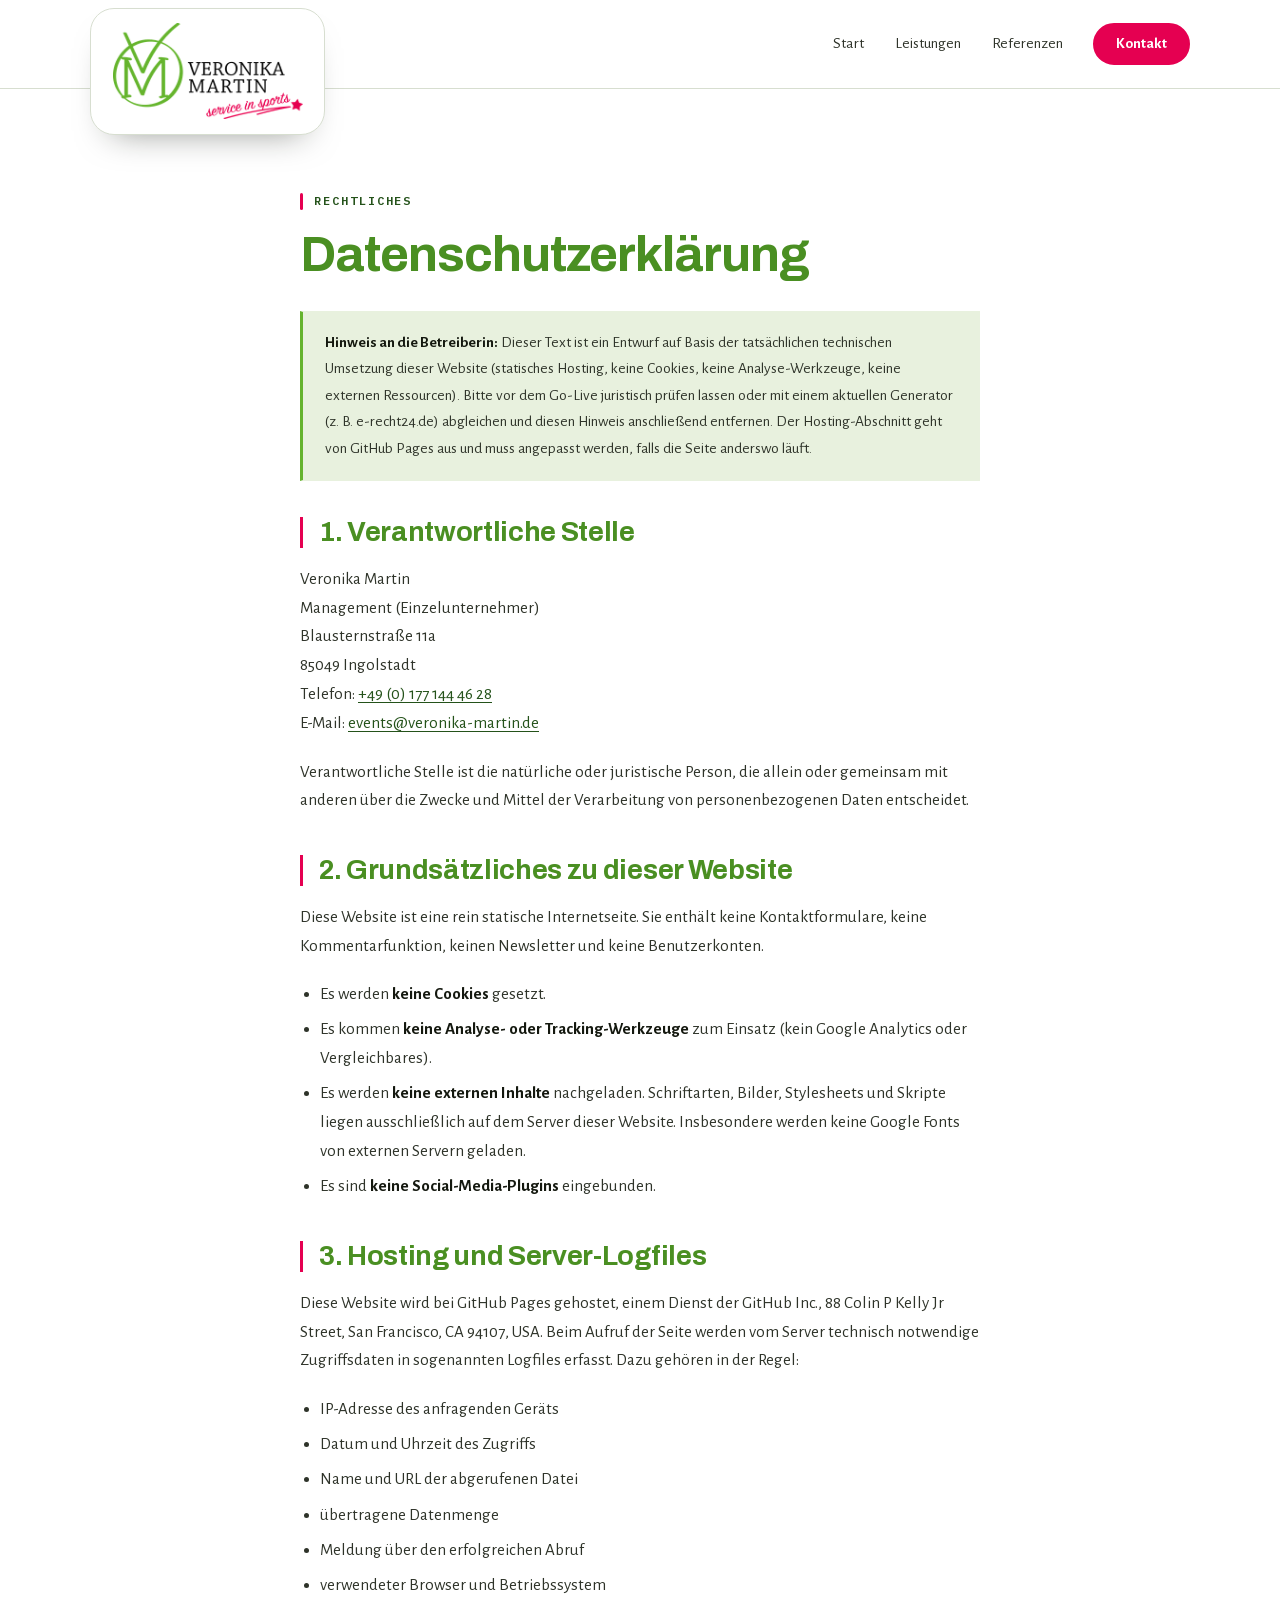
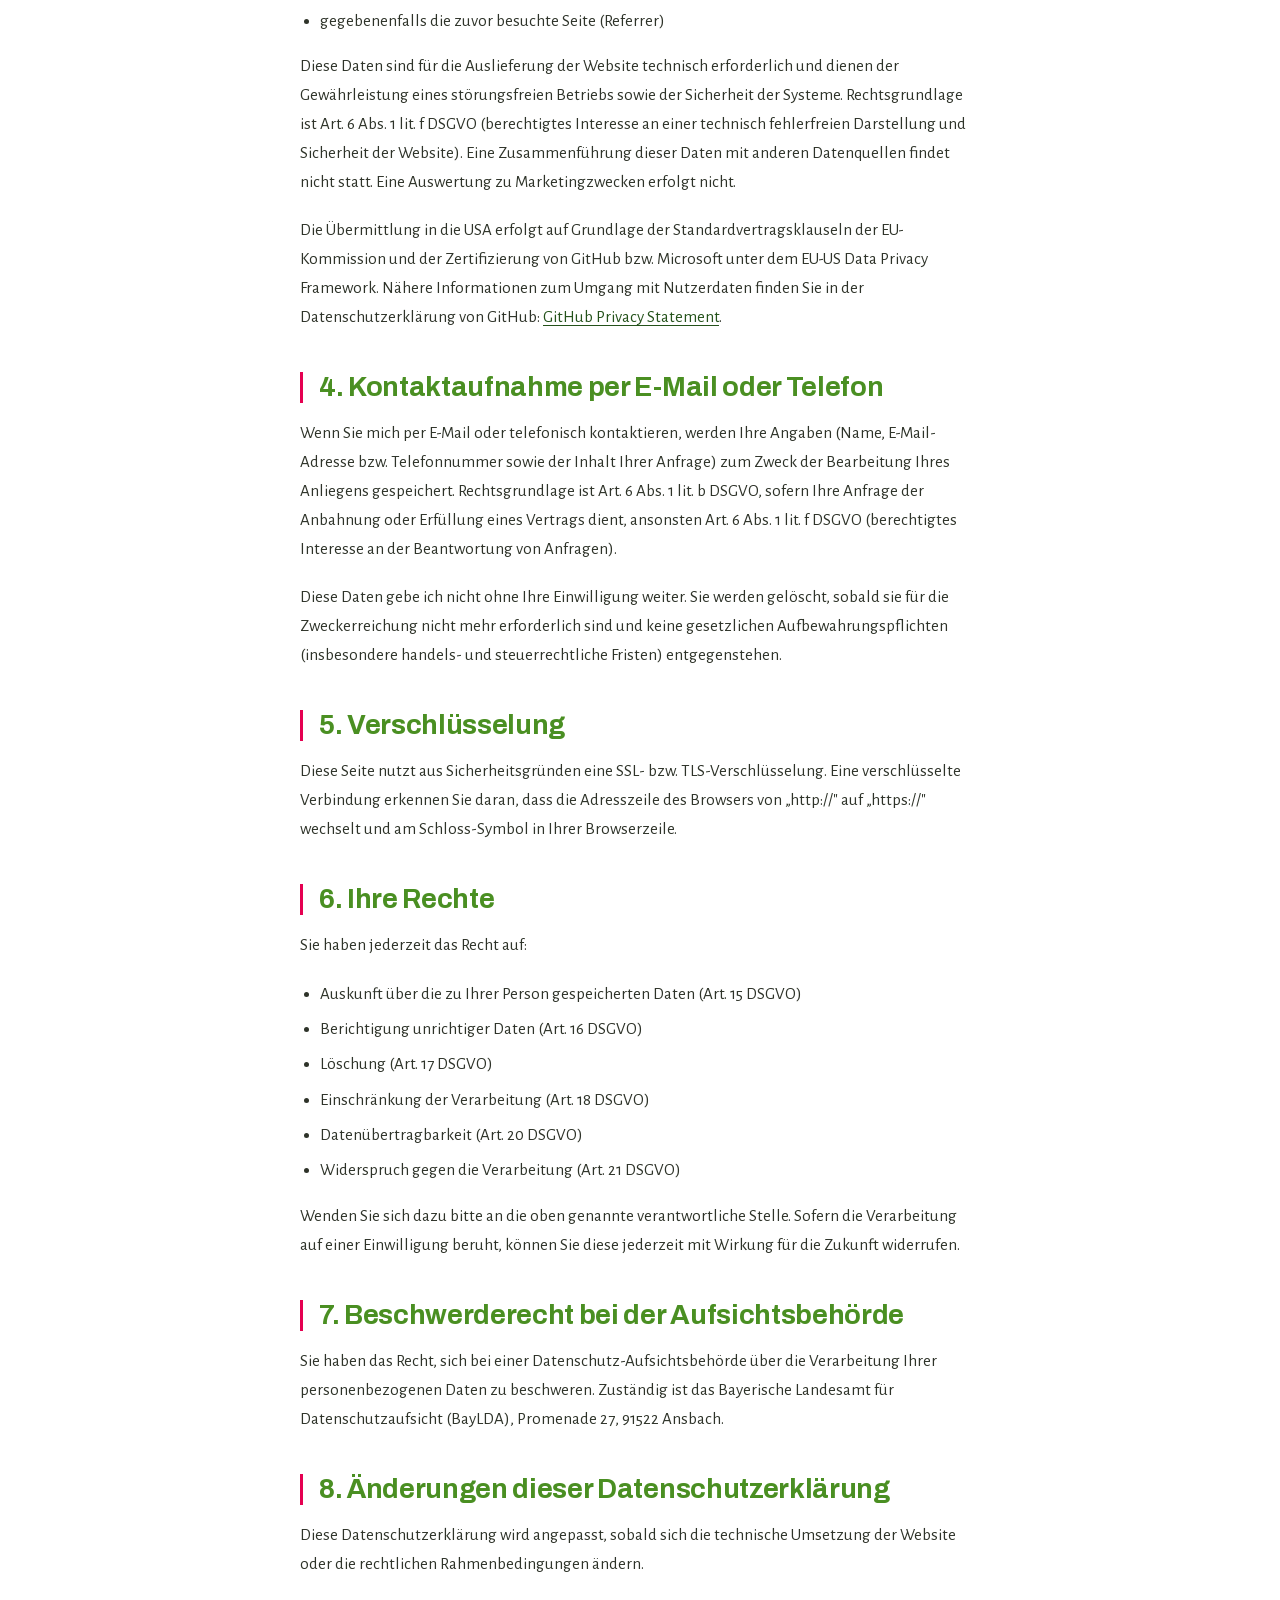
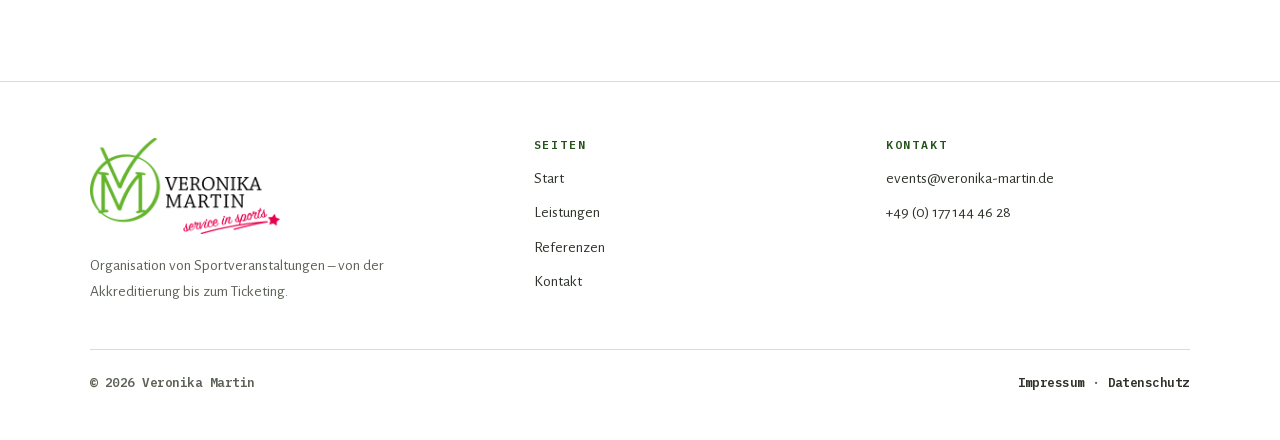
==== datenschutz.html @ 5dd61b8a "Erste Fassung der Website Veronika Martin – Sport Event Management" ====
<!DOCTYPE html>
<html lang="de">
<head>
<meta charset="utf-8">
<meta name="viewport" content="width=device-width, initial-scale=1">
<title>Datenschutzerklärung – Veronika Martin Sport Event Management</title>
<meta name="description" content="Datenschutzerklärung von Veronika Martin Sport Event Management: keine Cookies, keine Analyse-Werkzeuge, keine externen Schriften.">
<link rel="canonical" href="https://veronika-martin.de/datenschutz.html">
<meta name="robots" content="noindex, follow">
<meta property="og:type" content="website">
<meta property="og:locale" content="de_DE">
<meta property="og:site_name" content="Veronika Martin – Sport Event Management">
<meta property="og:title" content="Datenschutzerklärung – Veronika Martin Sport Event Management">
<meta property="og:url" content="https://veronika-martin.de/datenschutz.html">

<link rel="icon" href="assets/img/favicon-32.png" sizes="32x32" type="image/png">
<link rel="icon" href="assets/img/favicon-512.png" sizes="512x512" type="image/png">
<link rel="apple-touch-icon" href="assets/img/favicon-180.png">

<link rel="preload" as="font" type="font/woff2" href="assets/fonts/archivo-latin.woff2" crossorigin>
<link rel="preload" as="font" type="font/woff2" href="assets/fonts/ibm-plex-mono-600-latin.woff2" crossorigin>
<link rel="preload" as="font" type="font/woff2" href="assets/fonts/alegreya-sans-400-latin.woff2" crossorigin>
<link rel="stylesheet" href="assets/css/style.css">
<script src="assets/js/main.js" defer></script>
<script src="assets/js/inhalte.js" defer></script>
</head>
<body>

<a class="sprunglink" href="#inhalt">Zum Inhalt springen</a>

<header class="kopf">
  <div class="container kopf__innen">
    <a class="kopf__logo" href="index.html" aria-label="Veronika Martin, Sport Event Management – zur Startseite">
      <picture>
        <source type="image/webp" srcset="assets/img/logo-400.webp 400w, assets/img/logo-800.webp 800w" sizes="(max-width: 760px) 148px, 190px">
        <img src="assets/img/logo-400.png" srcset="assets/img/logo-400.png 400w, assets/img/logo-800.png 800w" sizes="(max-width: 760px) 148px, 190px" width="400" height="202" alt="">
      </picture>
    </a>

    <button class="nav-schalter" type="button" aria-expanded="false" aria-controls="hauptnavigation">
      <span class="nav-schalter__balken" aria-hidden="true"></span>Menü
    </button>

    <nav class="nav" id="hauptnavigation" aria-label="Hauptnavigation">
      <ul class="nav__liste">
        <li><a class="nav__link" href="index.html">Start</a></li>
        <li><a class="nav__link" href="leistungen.html">Leistungen</a></li>
        <li><a class="nav__link" href="referenzen.html">Referenzen</a></li>
      </ul>
      <a class="btn btn--cta btn--klein" href="kontakt.html">Kontakt</a>
    </nav>
  </div>
</header>

<main id="inhalt">

  <section class="sektion">
    <div class="container container--schmal rechtstext">
      <p class="label">Rechtliches</p>
      <h1>Datenschutzerklärung</h1>

      <div class="hinweisbox">
        <p><strong>Hinweis an die Betreiberin:</strong> Dieser Text ist ein Entwurf auf Basis der tatsächlichen technischen Umsetzung dieser Website (statisches Hosting, keine Cookies, keine Analyse-Werkzeuge, keine externen Ressourcen). Bitte vor dem Go-Live juristisch prüfen lassen oder mit einem aktuellen Generator (z. B. e-recht24.de) abgleichen und diesen Hinweis anschließend entfernen. Der Hosting-Abschnitt geht von GitHub Pages aus und muss angepasst werden, falls die Seite anderswo läuft.</p>
      </div>

      <h2>1. Verantwortliche Stelle</h2>
      <p>
        Veronika Martin<br>
        Management (Einzelunternehmer)<br>
        <span data-cms="allgemein.strasse">Blausternstraße 11a</span><br>
        <span data-cms="allgemein.plz">85049</span> <span data-cms="allgemein.ort">Ingolstadt</span><br>
        Telefon: <a href="tel:+491771444628" data-cms-link="tel:allgemein.telefon" data-cms="allgemein.telefon">+49 (0) 177 144 46 28</a><br>
        E-Mail: <a href="mailto:events@veronika-martin.de" data-cms-link="mailto:allgemein.email" data-cms="allgemein.email">events@veronika-martin.de</a>
      </p>
      <p>Verantwortliche Stelle ist die natürliche oder juristische Person, die allein oder gemeinsam mit anderen über die Zwecke und Mittel der Verarbeitung von personenbezogenen Daten entscheidet.</p>

      <h2>2. Grundsätzliches zu dieser Website</h2>
      <p>Diese Website ist eine rein statische Internetseite. Sie enthält keine Kontaktformulare, keine Kommentarfunktion, keinen Newsletter und keine Benutzerkonten.</p>
      <ul>
        <li>Es werden <strong>keine Cookies</strong> gesetzt.</li>
        <li>Es kommen <strong>keine Analyse- oder Tracking-Werkzeuge</strong> zum Einsatz (kein Google Analytics oder Vergleichbares).</li>
        <li>Es werden <strong>keine externen Inhalte</strong> nachgeladen. Schriftarten, Bilder, Stylesheets und Skripte liegen ausschließlich auf dem Server dieser Website. Insbesondere werden keine Google Fonts von externen Servern geladen.</li>
        <li>Es sind <strong>keine Social-Media-Plugins</strong> eingebunden.</li>
      </ul>

      <h2>3. Hosting und Server-Logfiles</h2>
      <p>Diese Website wird bei GitHub Pages gehostet, einem Dienst der GitHub Inc., 88 Colin P Kelly Jr Street, San Francisco, CA 94107, USA. Beim Aufruf der Seite werden vom Server technisch notwendige Zugriffsdaten in sogenannten Logfiles erfasst. Dazu gehören in der Regel:</p>
      <ul>
        <li>IP-Adresse des anfragenden Geräts</li>
        <li>Datum und Uhrzeit des Zugriffs</li>
        <li>Name und URL der abgerufenen Datei</li>
        <li>übertragene Datenmenge</li>
        <li>Meldung über den erfolgreichen Abruf</li>
        <li>verwendeter Browser und Betriebssystem</li>
        <li>gegebenenfalls die zuvor besuchte Seite (Referrer)</li>
      </ul>
      <p>Diese Daten sind für die Auslieferung der Website technisch erforderlich und dienen der Gewährleistung eines störungsfreien Betriebs sowie der Sicherheit der Systeme. Rechtsgrundlage ist Art. 6 Abs. 1 lit. f DSGVO (berechtigtes Interesse an einer technisch fehlerfreien Darstellung und Sicherheit der Website). Eine Zusammenführung dieser Daten mit anderen Datenquellen findet nicht statt. Eine Auswertung zu Marketingzwecken erfolgt nicht.</p>
      <p>Die Übermittlung in die USA erfolgt auf Grundlage der Standardvertragsklauseln der EU-Kommission und der Zertifizierung von GitHub bzw. Microsoft unter dem EU-US Data Privacy Framework. Nähere Informationen zum Umgang mit Nutzerdaten finden Sie in der Datenschutzerklärung von GitHub: <a href="https://docs.github.com/de/site-policy/privacy-policies/github-general-privacy-statement" rel="noopener noreferrer" target="_blank">GitHub Privacy Statement</a>.</p>

      <h2>4. Kontaktaufnahme per E-Mail oder Telefon</h2>
      <p>Wenn Sie mich per E-Mail oder telefonisch kontaktieren, werden Ihre Angaben (Name, E-Mail-Adresse bzw. Telefonnummer sowie der Inhalt Ihrer Anfrage) zum Zweck der Bearbeitung Ihres Anliegens gespeichert. Rechtsgrundlage ist Art. 6 Abs. 1 lit. b DSGVO, sofern Ihre Anfrage der Anbahnung oder Erfüllung eines Vertrags dient, ansonsten Art. 6 Abs. 1 lit. f DSGVO (berechtigtes Interesse an der Beantwortung von Anfragen).</p>
      <p>Diese Daten gebe ich nicht ohne Ihre Einwilligung weiter. Sie werden gelöscht, sobald sie für die Zweckerreichung nicht mehr erforderlich sind und keine gesetzlichen Aufbewahrungspflichten (insbesondere handels- und steuerrechtliche Fristen) entgegenstehen.</p>

      <h2>5. Verschlüsselung</h2>
      <p>Diese Seite nutzt aus Sicherheitsgründen eine SSL- bzw. TLS-Verschlüsselung. Eine verschlüsselte Verbindung erkennen Sie daran, dass die Adresszeile des Browsers von „http://" auf „https://" wechselt und am Schloss-Symbol in Ihrer Browserzeile.</p>

      <h2>6. Ihre Rechte</h2>
      <p>Sie haben jederzeit das Recht auf:</p>
      <ul>
        <li>Auskunft über die zu Ihrer Person gespeicherten Daten (Art. 15 DSGVO)</li>
        <li>Berichtigung unrichtiger Daten (Art. 16 DSGVO)</li>
        <li>Löschung (Art. 17 DSGVO)</li>
        <li>Einschränkung der Verarbeitung (Art. 18 DSGVO)</li>
        <li>Datenübertragbarkeit (Art. 20 DSGVO)</li>
        <li>Widerspruch gegen die Verarbeitung (Art. 21 DSGVO)</li>
      </ul>
      <p>Wenden Sie sich dazu bitte an die oben genannte verantwortliche Stelle. Sofern die Verarbeitung auf einer Einwilligung beruht, können Sie diese jederzeit mit Wirkung für die Zukunft widerrufen.</p>

      <h2>7. Beschwerderecht bei der Aufsichtsbehörde</h2>
      <p>Sie haben das Recht, sich bei einer Datenschutz-Aufsichtsbehörde über die Verarbeitung Ihrer personenbezogenen Daten zu beschweren. Zuständig ist das Bayerische Landesamt für Datenschutzaufsicht (BayLDA), Promenade 27, 91522 Ansbach.</p>

      <h2>8. Änderungen dieser Datenschutzerklärung</h2>
      <p>Diese Datenschutzerklärung wird angepasst, sobald sich die technische Umsetzung der Website oder die rechtlichen Rahmenbedingungen ändern.</p>
    </div>
  </section>

</main>

<footer class="fuss">
  <div class="container">
    <div class="fuss__raster">
      <div class="fuss__logo">
        <picture>
          <source type="image/webp" srcset="assets/img/logo-400.webp 400w, assets/img/logo-800.webp 800w" sizes="(max-width: 760px) 148px, 190px">
          <img src="assets/img/logo-400.png" srcset="assets/img/logo-400.png 400w, assets/img/logo-800.png 800w" sizes="(max-width: 760px) 148px, 190px" width="400" height="202" alt="Veronika Martin – service in sports" loading="lazy">
        </picture>
        <p data-cms="allgemein.fusszeileText">Organisation von Sportveranstaltungen – von der Akkreditierung bis zum Ticketing.</p>
      </div>

      <nav aria-labelledby="fuss-seiten">
        <h2 id="fuss-seiten">Seiten</h2>
        <ul>
          <li><a href="index.html">Start</a></li>
          <li><a href="leistungen.html">Leistungen</a></li>
          <li><a href="referenzen.html">Referenzen</a></li>
          <li><a href="kontakt.html">Kontakt</a></li>
        </ul>
      </nav>

      <div>
        <h2 id="fuss-kontakt">Kontakt</h2>
        <ul>
          <li><a href="mailto:events@veronika-martin.de" data-cms-link="mailto:allgemein.email" data-cms="allgemein.email">events@veronika-martin.de</a></li>
          <li><a href="tel:+491771444628" data-cms-link="tel:allgemein.telefon" data-cms="allgemein.telefon">+49 (0) 177 144 46 28</a></li>
        </ul>
      </div>
    </div>

    <div class="fuss__abschluss">
      <p>© 2026 Veronika Martin</p>
      <p><a href="impressum.html">Impressum</a> · <a href="datenschutz.html">Datenschutz</a></p>
    </div>
  </div>
</footer>

<nav class="aktionsleiste" aria-label="Schnellkontakt">
  <a class="btn btn--cta" href="mailto:events@veronika-martin.de" data-cms-link="mailto:allgemein.email">E-Mail</a>
  <a class="btn btn--linie" href="tel:+491771444628" data-cms-link="tel:allgemein.telefon">Anrufen</a>
</nav>

</body>
</html>
---- assets/css/style.css ----
/* ==========================================================================
   Veronika Martin – Sport Event Management
   Plain CSS, keine Frameworks.

   Gestaltungsidee: die Seite ist selbst ein Akkreditierungssystem.
   Nummerierte Bereiche, Zonenbalken und technische Codes in Monospace
   spiegeln das Handwerk der Auftraggeberin – Zugänge, Zonen, Ablaufpläne.

   Farben aus dem Logo: Grün #65B32E (Signal), Magenta #E50051 (nur CTAs)
   ========================================================================== */

/* --- Schriften (selbst gehostet, kein externes CDN) ----------------------
   Fließtext: Alegreya Sans 400/700 (entspricht der ursprünglichen Website).
   Headline: Archivo, Bold (700). Labels und Kennzahlen: IBM Plex Mono 600.
   Bewusst nur vier Schnitte, damit die Seite schlank lädt.
   -------------------------------------------------------------------------- */

@font-face {
  font-family: 'Alegreya Sans';
  font-style: normal;
  font-weight: 400;
  font-display: swap;
  src: url('../fonts/alegreya-sans-400-latin.woff2') format('woff2');
  unicode-range: U+0000-00FF, U+0131, U+0152-0153, U+02BB-02BC, U+02C6, U+02DA,
    U+02DC, U+0304, U+0308, U+0329, U+2000-206F, U+20AC, U+2122, U+2191, U+2193,
    U+2212, U+2215, U+FEFF, U+FFFD;
}
@font-face {
  font-family: 'Alegreya Sans';
  font-style: normal;
  font-weight: 400;
  font-display: swap;
  src: url('../fonts/alegreya-sans-400-latin-ext.woff2') format('woff2');
  unicode-range: U+0100-02BA, U+02BD-02C5, U+02C7-02CC, U+02CE-02D7, U+02DD-02FF,
    U+0304, U+0308, U+0329, U+1D00-1DBF, U+1E00-1E9F, U+1EF2-1EFF, U+2020,
    U+20A0-20AB, U+20AD-20C0, U+2113, U+2C60-2C7F, U+A720-A7FF;
}
@font-face {
  font-family: 'Alegreya Sans';
  font-style: normal;
  font-weight: 700;
  font-display: swap;
  src: url('../fonts/alegreya-sans-700-latin.woff2') format('woff2');
  unicode-range: U+0000-00FF, U+0131, U+0152-0153, U+02BB-02BC, U+02C6, U+02DA,
    U+02DC, U+0304, U+0308, U+0329, U+2000-206F, U+20AC, U+2122, U+2191, U+2193,
    U+2212, U+2215, U+FEFF, U+FFFD;
}
@font-face {
  font-family: 'Alegreya Sans';
  font-style: normal;
  font-weight: 700;
  font-display: swap;
  src: url('../fonts/alegreya-sans-700-latin-ext.woff2') format('woff2');
  unicode-range: U+0100-02BA, U+02BD-02C5, U+02C7-02CC, U+02CE-02D7, U+02DD-02FF,
    U+0304, U+0308, U+0329, U+1D00-1DBF, U+1E00-1E9F, U+1EF2-1EFF, U+2020,
    U+20A0-20AB, U+20AD-20C0, U+2113, U+2C60-2C7F, U+A720-A7FF;
}

@font-face {
  font-family: 'Archivo';
  font-style: normal;
  font-weight: 300 800;
  font-display: swap;
  src: url('../fonts/archivo-latin.woff2') format('woff2');
  unicode-range: U+0000-00FF, U+0131, U+0152-0153, U+02BB-02BC, U+02C6, U+02DA,
    U+02DC, U+0304, U+0308, U+0329, U+2000-206F, U+20AC, U+2122, U+2191, U+2193,
    U+2212, U+2215, U+FEFF, U+FFFD;
}
@font-face {
  font-family: 'Archivo';
  font-style: normal;
  font-weight: 300 800;
  font-display: swap;
  src: url('../fonts/archivo-latin-ext.woff2') format('woff2');
  unicode-range: U+0100-02BA, U+02BD-02C5, U+02C7-02CC, U+02CE-02D7, U+02DD-02FF,
    U+0304, U+0308, U+0329, U+1D00-1DBF, U+1E00-1E9F, U+1EF2-1EFF, U+2020,
    U+20A0-20AB, U+20AD-20C0, U+2113, U+2C60-2C7F, U+A720-A7FF;
}

@font-face {
  font-family: 'IBM Plex Mono';
  font-style: normal;
  font-weight: 600;
  font-display: swap;
  src: url('../fonts/ibm-plex-mono-600-latin.woff2') format('woff2');
  unicode-range: U+0000-00FF, U+0131, U+0152-0153, U+02BB-02BC, U+02C6, U+02DA,
    U+02DC, U+0304, U+0308, U+0329, U+2000-206F, U+20AC, U+2122, U+2191, U+2193,
    U+2212, U+2215, U+FEFF, U+FFFD;
}
@font-face {
  font-family: 'IBM Plex Mono';
  font-style: normal;
  font-weight: 600;
  font-display: swap;
  src: url('../fonts/ibm-plex-mono-600-latin-ext.woff2') format('woff2');
  unicode-range: U+0100-02BA, U+02BD-02C5, U+02C7-02CC, U+02CE-02D7, U+02DD-02FF,
    U+0304, U+0308, U+0329, U+1D00-1DBF, U+1E00-1E9F, U+1EF2-1EFF, U+2020,
    U+20A0-20AB, U+20AD-20C0, U+2113, U+2C60-2C7F, U+A720-A7FF;
}

/* --- Design-Token ------------------------------------------------------- */

:root {
  /* Grün als Familie, ausgehend vom Logo – reduziert auf zwei Stufen:
     kräftiges Akzentgrün und ein dunkles Grün für Text/Kontrast */
  --gruen: #65b32e;
  --gruen-dunkel: #24521a;
  --gruen-sanft: #e8f1de;
  /* Überschriften auf hellem Grund: Akzentgrün abgedunkelt, damit große
     Schrift den Mindestkontrast 3:1 erreicht (#65b32e schafft nur 2,4:1) */
  --gruen-titel: #4a8f22;

  /* Signalfarbe – ausschließlich für Handlungsaufforderungen.
     Hover-Zustand als eigene, dunklere Stufe: filter: brightness() würde
     auch die weiße Schrift abdunkeln und den Kontrast unter 4,5:1 drücken. */
  --magenta: #e50051;
  --magenta-dunkel: #c30045;
  /* Nur für Schrift direkt auf dem Hero-Bild: eine Stufe tiefer, damit der
     Kontrast auch über dunklen Bildstellen trägt */
  --magenta-tief: #a3013c;

  /* Neutrale mit Grünstich */
  --tinte: #14180f;
  --text: #2e3329;
  --text-leise: #5c6356;
  --weiss: #ffffff;
  --papier: #f2f5ee;
  --linie: #d7ded0;

  /* Auf dunklem Grund (Schrift selbst: --weiss) */
  --auf-dunkel-leise: rgba(255, 255, 255, 0.72);
  --auf-dunkel-linie: rgba(255, 255, 255, 0.4);

  /* Typografie */
  --headline: 'Archivo', sans-serif;
  --sans: 'Alegreya Sans', sans-serif;
  --mono: 'IBM Plex Mono', monospace;

  /* Maße */
  --breite: 1180px;
  --rand: clamp(1.25rem, 4vw, 2.5rem);
  --schmal: 760px;
  /* Rundungen: ein Ausweis ist laminiert und hat weiche Ecken –
     dieselbe Sprache trägt jetzt die ganze Seite. */
  --r-klein: 10px;
  --r: 16px;
  --r-gross: 24px;
  --r-voll: 999px;
  --balken: 3px; /* Breite des Zonenbalkens */
  --kopf-hoehe: 88px;
  --sektion: clamp(4rem, 8vw, 7rem);

  /* Der Stern aus dem Logo – bleibt als Aufzählungszeichen erhalten */
  --stern-magenta: url("data:image/svg+xml,%3Csvg xmlns='http://www.w3.org/2000/svg' viewBox='0 0 24 24'%3E%3Cpath fill='%23e50051' d='M12 1.5l3.1 7.1 7.7.7-5.8 5.1 1.7 7.6L12 18l-6.7 4 1.7-7.6-5.8-5.1 7.7-.7z'/%3E%3C/svg%3E");
  --stern-gruen: url("data:image/svg+xml,%3Csvg xmlns='http://www.w3.org/2000/svg' viewBox='0 0 24 24'%3E%3Cpath fill='%2365b32e' d='M12 1.5l3.1 7.1 7.7.7-5.8 5.1 1.7 7.6L12 18l-6.7 4 1.7-7.6-5.8-5.1 7.7-.7z'/%3E%3C/svg%3E");
}

/* --- Grundlagen --------------------------------------------------------- */

*,
*::before,
*::after {
  box-sizing: border-box;
}

html {
  scroll-behavior: smooth;
  scroll-padding-top: calc(var(--kopf-hoehe) + 1rem);
  -webkit-text-size-adjust: 100%;
}

body {
  margin: 0;
  background: var(--weiss);
  color: var(--text);
  font-family: var(--sans);
  font-size: 1.0625rem;
  line-height: 1.7;
  -webkit-font-smoothing: antialiased;
  overflow-wrap: break-word;
}

img {
  max-width: 100%;
  height: auto;
  display: block;
}

a {
  color: var(--gruen-dunkel);
  text-decoration-thickness: 1px;
  text-underline-offset: 0.18em;
}

h1,
h2,
h3,
h4 {
  font-family: var(--headline);
  font-weight: 700;
  color: var(--gruen-titel);
  line-height: 1.14;
  letter-spacing: -0.012em;
  margin: 0 0 0.6em;
  text-wrap: balance;
  /* Lange deutsche Komposita sollen sauber getrennt statt hart
     umgebrochen werden. */
  -webkit-hyphens: auto;
  hyphens: auto;
}

h1 {
  font-size: clamp(1.9rem, 1.2rem + 3.2vw, 3.1rem);
  line-height: 1.04;
  letter-spacing: -0.02em;
}

h2 {
  font-size: clamp(1.5rem, 1.15rem + 1.8vw, 2.15rem);
}

h3 {
  font-size: clamp(1.1rem, 1rem + 0.55vw, 1.3rem);
}

p {
  margin: 0 0 1.15em;
}

p:last-child {
  margin-bottom: 0;
}

strong {
  font-weight: 700;
  color: var(--tinte);
}

:focus-visible {
  outline: 3px solid var(--magenta);
  outline-offset: 3px;
  border-radius: var(--r-klein);
}

/* --- Hilfsklassen ------------------------------------------------------- */

.container {
  width: 100%;
  max-width: var(--breite);
  margin-inline: auto;
  padding-inline: var(--rand);
}

.container--schmal {
  max-width: var(--schmal);
}

.sektion {
  padding-block: var(--sektion);
}

.sektion--sand {
  background: var(--papier);
  border-block: 1px solid var(--linie);
}

.sprunglink {
  position: absolute;
  left: 1rem;
  top: -100%;
  z-index: 200;
  background: var(--magenta);
  color: var(--weiss);
  padding: 0.75rem 1.25rem;
  border-radius: var(--r-voll);
  font-weight: 700;
  text-decoration: none;
  transition: top 0.15s ease;
}

.sprunglink:focus,
.sprunglink:hover {
  top: 1rem;
  color: var(--weiss);
}

.abstand-oben {
  margin-top: clamp(2.5rem, 5vw, 3.5rem);
}

/* --- Sektionsmarke: Zonenbalken -------------------------------- */
/* Das Signatur-Element: jede Sektion trägt eine Marke wie der Farbstreifen
   auf einem Akkreditierungsausweis. */

.label {
  display: flex;
  align-items: center;
  gap: 0.7rem;
  font-family: var(--mono);
  font-size: 0.75rem;
  font-weight: 600;
  letter-spacing: 0.16em;
  text-transform: uppercase;
  color: var(--gruen-dunkel);
  margin: 0 0 1.1rem;
}

.label::before {
  content: '';
  width: var(--balken);
  height: 1.35em;
  flex: none;
  border-radius: var(--r-voll);
  background: var(--magenta);
}

.label--mitte {
  justify-content: center;
}

/* --- Buttons ------------------------------------------------------------ */

.btn {
  display: inline-flex;
  align-items: center;
  justify-content: center;
  gap: 0.5rem;
  font-family: var(--sans);
  font-size: 1rem;
  font-weight: 700;
  line-height: 1.2;
  padding: 0.9rem 1.75rem;
  border-radius: var(--r-voll);
  border: 2px solid transparent;
  text-decoration: none;
  cursor: pointer;
  transition: background-color 0.15s ease, color 0.15s ease,
    border-color 0.15s ease, transform 0.15s ease;
}

.btn:hover {
  transform: translateY(-1px);
}

.btn--cta {
  background: var(--magenta);
  border-color: var(--magenta);
  color: var(--weiss);
}

.btn--cta:hover {
  background: var(--magenta-dunkel);
  border-color: var(--magenta-dunkel);
  /* explizit, sonst gewinnt die allgemeine a:hover-Farbe */
  color: var(--weiss);
}

.btn--linie {
  background: transparent;
  border-color: var(--gruen-dunkel);
  color: var(--gruen-dunkel);
}

.btn--linie:hover {
  background: var(--gruen-sanft);
  color: var(--gruen-dunkel);
}

.btn--klein {
  padding: 0.62rem 1.3rem;
  font-size: 0.95rem;
}

.pfeil-link {
  display: inline-flex;
  align-items: center;
  gap: 0.45rem;
  font-family: var(--mono);
  font-size: 0.8125rem;
  font-weight: 600;
  letter-spacing: 0.06em;
  text-transform: uppercase;
  color: var(--gruen-dunkel);
  text-decoration: none;
}

.pfeil-link::after {
  content: '→';
  transition: transform 0.15s ease;
}

.pfeil-link:hover {
  color: var(--magenta);
  text-decoration: underline;
  text-underline-offset: 0.3em;
}

.pfeil-link:hover::after {
  transform: translateX(3px);
}

/* --- Kopfbereich -------------------------------------------------------- */

.kopf {
  position: sticky;
  top: 0;
  z-index: 100;
  background: rgba(255, 255, 255, 0.96);
  backdrop-filter: saturate(1.4) blur(6px);
  border-bottom: 1px solid var(--linie);
  transition: box-shadow 0.2s ease;
}

.kopf.ist-gescrollt {
  box-shadow: 0 4px 20px rgba(20, 24, 15, 0.08);
}

.kopf__innen {
  position: relative;
  display: flex;
  align-items: center;
  justify-content: flex-end;
  gap: 1rem;
  min-height: var(--kopf-hoehe);
}

/* Das Logo sitzt auf einem eigenen Schild, das unten über die Leiste
   hinausragt – wie ein Ausweis, der an der Kante eingehängt ist. So wirkt
   der Schriftzug "service in sports" nicht abgeschnitten und bleibt lesbar. */
.kopf__logo {
  position: absolute;
  top: 0.5rem;
  left: var(--rand);
  /* über dem aufgeklappten Menü (.nav, z-index 4), sonst verdeckt dessen
     weiße Fläche den Schatten des Schilds */
  z-index: 5;
  background: var(--weiss);
  padding: 0.9rem 1.35rem;
  border: 1px solid var(--linie);
  border-radius: var(--r-gross);
  box-shadow: 0 18px 34px -22px rgba(20, 24, 15, 0.5);
}

.kopf__logo img {
  width: clamp(148px, 17vw, 190px);
}

.nav {
  display: flex;
  align-items: center;
  gap: clamp(1.1rem, 2.4vw, 2.1rem);
}

.nav__liste {
  display: flex;
  align-items: center;
  gap: clamp(1.1rem, 2.4vw, 2.1rem);
  list-style: none;
  margin: 0;
  padding: 0;
}

.nav__link {
  position: relative;
  font-size: 0.98rem;
  color: var(--text);
  text-decoration: none;
  padding-block: 0.4rem;
}

.nav__link::after {
  content: '';
  position: absolute;
  left: 0;
  right: 0;
  bottom: 0;
  height: var(--balken);
  border-radius: var(--r-voll);
  background: var(--magenta);
  transform: scaleX(0);
  transform-origin: left;
  transition: transform 0.18s ease;
}

.nav__link:hover {
  color: var(--tinte);
}

.nav__link:hover::after,
.nav__link[aria-current='page']::after {
  transform: scaleX(1);
}

.nav__link[aria-current='page'] {
  color: var(--tinte);
}

.nav-schalter {
  display: none;
  align-items: center;
  gap: 0.55rem;
  background: transparent;
  border: 1px solid var(--linie);
  border-radius: var(--r-voll);
  padding: 0.6rem 1rem;
  font-family: var(--mono);
  font-size: 0.8125rem;
  font-weight: 600;
  letter-spacing: 0.1em;
  text-transform: uppercase;
  color: var(--tinte);
  cursor: pointer;
}

.nav-schalter__balken {
  position: relative;
  display: block;
  width: 18px;
  height: 2px;
  background: var(--tinte);
}

.nav-schalter__balken::before,
.nav-schalter__balken::after {
  content: '';
  position: absolute;
  left: 0;
  width: 18px;
  height: 2px;
  background: var(--tinte);
}

.nav-schalter__balken::before {
  top: -6px;
}

.nav-schalter__balken::after {
  top: 6px;
}

/* --- Hero --------------------------------------------------------------- */

.hero {
  display: flex;
  align-items: center;
  min-height: clamp(460px, 58vh, 660px);
  padding-block: clamp(4.5rem, 9vw, 7rem) clamp(3rem, 6vw, 5rem);
  border-bottom: var(--balken) solid var(--magenta);

  /* Die Ausweissammlung liegt als Hintergrund unter dem gesamten Hero. Der
     Schleier ist links dicht (dort steht der Text) und gibt das Bild nach
     rechts hin frei, wo keine Schrift mehr darüberliegt. */
  background-color: var(--papier);
  background-position: center;
  background-size: cover;
  background-repeat: no-repeat;
  background-image: linear-gradient(
      100deg,
      rgba(242, 245, 238, 0.96) 0%,
      rgba(242, 245, 238, 0.95) 50%,
      rgba(242, 245, 238, 0.92) 60%,
      rgba(242, 245, 238, 0.45) 70%,
      rgba(242, 245, 238, 0.1) 88%
    ),
    url('../img/akkreditierungsausweise-1600.jpg');
  background-image: linear-gradient(
      100deg,
      rgba(242, 245, 238, 0.96) 0%,
      rgba(242, 245, 238, 0.95) 50%,
      rgba(242, 245, 238, 0.92) 60%,
      rgba(242, 245, 238, 0.45) 70%,
      rgba(242, 245, 238, 0.1) 88%
    ),
    image-set(
      url('../img/akkreditierungsausweise-1600.webp') type('image/webp'),
      url('../img/akkreditierungsausweise-1600.jpg') type('image/jpeg')
    );
}

.hero > .container {
  width: 100%;
}

.hero__kopf {
  display: flex;
  flex-direction: column;
  align-items: flex-start;
  width: 50%;
}

.hero__motto {
  margin-bottom: 0.3em;
}

.hero__unterzeile {
  font-family: var(--sans);
  font-size: clamp(1.15rem, 1rem + 0.7vw, 1.45rem);
  color: var(--magenta-tief);
  margin-bottom: 1.5rem;
}

.hero__text {
  font-size: 1.07rem;
  max-width: 52ch;
  margin-bottom: 1.75rem;
}

.hero__aktionen {
  display: flex;
  flex-wrap: wrap;
  gap: 0.85rem;
  align-items: center;
}

/* Bildrahmen mit Ausweis-Anmutung: Zonenbalken oben, feine Kante */
.ueber__bild {
  position: relative;
}

.ueber__bild img {
  width: 100%;
  border: 1px solid var(--gruen);
  border-radius: var(--r-gross);
  box-shadow: 0 18px 40px -22px rgba(20, 24, 15, 0.5);
}

/* --- Vertrauensleiste --------------------------------------------------- */

.fakten {
  background: var(--weiss);
  border-bottom: 1px solid var(--linie);
}

.fakten__liste {
  display: grid;
  grid-template-columns: repeat(4, 1fr);
  list-style: none;
  margin: 0;
  padding: 0;
}

.fakten__eintrag {
  padding: clamp(1.6rem, 3vw, 2.4rem) clamp(1.25rem, 2.5vw, 2rem);
  border-left: 1px solid var(--linie);
}

.fakten__eintrag:first-child {
  border-left: 0;
  padding-left: 0;
}

.fakten__zahl {
  display: block;
  font-family: var(--mono);
  font-size: clamp(1.4rem, 1.1rem + 1.1vw, 1.9rem);
  font-weight: 600;
  color: var(--gruen-dunkel);
  letter-spacing: -0.02em;
  line-height: 1.1;
}

.fakten__text {
  display: block;
  font-size: 0.95rem;
  color: var(--text-leise);
  margin-top: 0.4rem;
}

/* --- Sektionskopf ------------------------------------------------------- */

.sektionskopf {
  max-width: 62ch;
  margin-bottom: clamp(2rem, 4vw, 3rem);
}

.sektionskopf--mitte {
  margin-inline: auto;
  text-align: center;
}

.sektionskopf p {
  color: var(--text-leise);
  font-size: 1.05rem;
}

/* --- Leistungs-Karten (Start- und Kontaktseite) ------------------------- */

.karten {
  display: grid;
  grid-template-columns: repeat(2, 1fr);
  gap: clamp(1rem, 2vw, 1.5rem);
}

.karte {
  position: relative;
  display: flex;
  flex-direction: column;
  padding: 1.5rem 0 0;
}

/* Statt eines Kastens trägt jede Leistung nur ihren Zonenbalken. */
.karte::before {
  content: '';
  position: absolute;
  top: 0;
  left: 0;
  width: 100%;
  height: var(--balken);
  border-radius: var(--r-voll);
  background: var(--gruen);
  transition: background-color 0.18s ease;
}

.karte:hover::before {
  background: var(--magenta);
}

/* Zonennummer wie eine Bereichskennung auf dem Ausweis */
.karte__nr {
  font-family: var(--mono);
  font-size: 0.75rem;
  font-weight: 600;
  letter-spacing: 0.14em;
  color: var(--magenta);
  margin-bottom: 0.75rem;
}

.karte h3 {
  margin-bottom: 0.5rem;
}

.karte p {
  font-size: 1rem;
  margin-bottom: 1.35rem;
}

.karte .pfeil-link {
  margin-top: auto;
  align-self: flex-start;
}

.karte--hervor::before {
  background: var(--magenta);
  height: 5px;
}

.abzeichen {
  display: inline-flex;
  align-items: center;
  gap: 0.4rem;
  align-self: flex-start;
  /* Bewusst ohne Fläche und Pillenform: ein gefülltes Magenta-Pill sähe aus
     wie ein CTA-Button, ist aber nicht klickbar. */
  color: var(--magenta-dunkel);
  font-family: var(--mono);
  font-size: 0.72rem;
  font-weight: 600;
  letter-spacing: 0.12em;
  text-transform: uppercase;
  margin-bottom: 0.9rem;
}

.abzeichen::before {
  content: '';
  width: 0.7rem;
  height: 0.7rem;
  background: var(--stern-magenta) center / contain no-repeat;
}

/* --- Leistungsseite: Detailblöcke --------------------------------------- */

.sprungnav {
  display: flex;
  flex-wrap: wrap;
  gap: 0.5rem;
  list-style: none;
  margin: 0 0 clamp(2.5rem, 5vw, 3.5rem);
  padding: 0;
}

.sprungnav a {
  display: inline-block;
  padding: 0.5rem 1rem;
  border: 1px solid var(--linie);
  border-radius: var(--r-voll);
  background: var(--weiss);
  font-family: var(--mono);
  font-size: 0.78rem;
  font-weight: 600;
  letter-spacing: 0.08em;
  text-transform: uppercase;
  color: var(--text);
  text-decoration: none;
}

.sprungnav a:hover {
  border-color: var(--gruen);
  background: var(--gruen-sanft);
  color: var(--gruen-dunkel);
}

.leistung {
  scroll-margin-top: calc(var(--kopf-hoehe) + 1.5rem);
}

.leistung + .leistung {
  margin-top: clamp(2.5rem, 5vw, 4rem);
}

.leistung__block {
  position: relative;
  display: grid;
  grid-template-columns: 1fr 1fr;
  gap: clamp(1.5rem, 4vw, 3.25rem);
  align-items: start;
  padding: 1.75rem 0 0;
}

.leistung__block::before {
  content: '';
  position: absolute;
  top: 0;
  left: 0;
  width: 100%;
  height: var(--balken);
  border-radius: var(--r-voll);
  background: var(--gruen);
}

.leistung__nr {
  display: block;
  font-family: var(--mono);
  font-size: 0.75rem;
  font-weight: 600;
  letter-spacing: 0.14em;
  color: var(--magenta);
  margin-bottom: 0.75rem;
}

.leistung--spezial .leistung__block::before {
  background: var(--magenta);
  height: 5px;
}

.leistung--spezial h2 {
  font-size: clamp(1.9rem, 1.35rem + 2.3vw, 2.85rem);
}

.leistungen__raster {
  display: grid;
  grid-template-columns: repeat(3, 1fr);
  gap: clamp(1rem, 2vw, 1.5rem);
  margin-top: clamp(1.5rem, 3vw, 2.5rem);
}

.leistungen__raster .leistung + .leistung {
  margin-top: 0;
}

.leistungen__raster .leistung__block {
  grid-template-columns: 1fr;
  height: 100%;
}

/* Stern-Liste: das Logo-Zeichen als Aufzählungspunkt */
.stern-liste {
  list-style: none;
  margin: 0;
  padding: 0;
}

.stern-liste li {
  position: relative;
  padding-left: 1.65rem;
  margin-bottom: 0.65rem;
  color: var(--tinte);
}

.stern-liste li::before {
  content: '';
  position: absolute;
  left: 0;
  top: 0.45em;
  width: 0.9rem;
  height: 0.9rem;
  background: var(--stern-magenta) center / contain no-repeat;
}

.stern-liste li:last-child {
  margin-bottom: 0;
}

.leistung__umfang {
  border-top: 1px solid var(--gruen-sanft);
  padding-top: 1.25rem;
}

.leistung__umfang h3 {
  font-family: var(--mono);
  font-size: 0.75rem;
  font-weight: 600;
  letter-spacing: 0.16em;
  text-transform: uppercase;
  color: var(--gruen-dunkel);
  margin-bottom: 1rem;
}

/* --- Über mich ---------------------------------------------------------- */

.ueber {
  display: grid;
  grid-template-columns: 0.85fr 1.15fr;
  gap: clamp(2rem, 5vw, 4rem);
  align-items: center;
}

/* --- Ablaufplan (Projekte & Einsätze) ----------------------------------- */

.zeitleiste {
  list-style: none;
  margin: 0;
  padding: 0;
  position: relative;
}

.zeitleiste::before {
  content: '';
  position: absolute;
  left: 7px;
  top: 0.65rem;
  bottom: 0.65rem;
  width: 2px;
  background: var(--gruen-sanft);
}

.zeitleiste__eintrag {
  position: relative;
  padding-left: 2.4rem;
  padding-bottom: 1.6rem;
}

.zeitleiste__eintrag:last-child {
  padding-bottom: 0;
}

.zeitleiste__eintrag::before {
  content: '';
  position: absolute;
  left: 0;
  top: 0.5rem;
  width: 1rem;
  height: 1rem;
  background: var(--stern-gruen) center / contain no-repeat;
}

.zeitleiste__zeit {
  display: block;
  font-size: 0.9rem;
  letter-spacing: 0.04em;
  color: var(--gruen-dunkel);
}

.zeitleiste__titel {
  display: block;
  font-family: var(--headline);
  font-size: 1.2rem;
  font-weight: 700;
  color: var(--tinte);
  line-height: 1.35;
}

/* --- Datenlisten (Referenzen, Werdegang, Sprachen) ---------------------- */

.daten {
  display: grid;
  grid-template-columns: minmax(9rem, 15rem) 1fr;
  gap: 0 clamp(1.25rem, 3vw, 2.5rem);
  margin: 0;
  border-top: 1px solid var(--linie);
}

.daten dt {
  grid-column: 1;
  font-family: var(--mono);
  font-size: 0.82rem;
  font-weight: 600;
  letter-spacing: 0.06em;
  text-transform: uppercase;
  color: var(--gruen-dunkel);
  padding: 1.15rem 0 0.3rem;
  border-top: 1px solid var(--linie);
}

.daten dt:first-of-type,
.daten dd:first-of-type {
  border-top: 0;
}

.daten dd {
  grid-column: 2;
  margin: 0;
  padding: 1.15rem 0;
  border-top: 1px solid var(--linie);
}

.daten dd p {
  margin-bottom: 0.35rem;
}

.daten dd p:last-child {
  margin-bottom: 0;
}

/* --- Kontaktband: dunkelgrüne Vollfläche auf jeder Seite ---------------- */

.kontaktband {
  background: var(--gruen-dunkel);
  color: var(--weiss);
  padding-block: clamp(3.25rem, 6vw, 5rem);
}

.kontaktband__innen {
  display: grid;
  grid-template-columns: 1.05fr 1fr;
  gap: clamp(1.75rem, 4vw, 3.5rem);
  align-items: center;
}

.kontaktband .label {
  color: var(--gruen);
}

.kontaktband h2 {
  color: var(--weiss);
  font-size: clamp(1.7rem, 1.25rem + 2vw, 2.5rem);
  margin-bottom: 0.5rem;
}

.kontaktband p {
  color: var(--auf-dunkel-leise);
  max-width: 46ch;
}

.kontaktband__wege {
  display: flex;
  flex-direction: column;
  gap: 0.75rem;
}

/* Großes Klickziel für Telefon und E-Mail */
.kontaktweg {
  display: flex;
  align-items: center;
  gap: 1rem;
  padding: 1.1rem 1.4rem;
  background: rgba(255, 255, 255, 0.07);
  border: 1px solid var(--auf-dunkel-linie);
  border-radius: var(--r);
  text-decoration: none;
  color: var(--weiss);
  transition: border-color 0.15s ease, background-color 0.15s ease,
    transform 0.15s ease;
}

.kontaktweg:hover {
  border-color: var(--gruen);
  background: rgba(255, 255, 255, 0.14);
  transform: translateY(-1px);
  color: var(--weiss);
}

.kontaktweg__symbol {
  flex: none;
  width: 2.5rem;
  height: 2.5rem;
  display: grid;
  place-items: center;
  border: 1px solid var(--auf-dunkel-linie);
  border-radius: 50%;
  color: var(--gruen);
}

.kontaktweg__symbol svg {
  width: 1.25rem;
  height: 1.25rem;
  fill: currentColor;
}

.kontaktweg__inhalt {
  min-width: 0;
}

.kontaktweg__art {
  display: block;
  font-family: var(--mono);
  font-size: 0.72rem;
  font-weight: 600;
  letter-spacing: 0.14em;
  text-transform: uppercase;
  color: var(--auf-dunkel-leise);
}

.kontaktweg__wert {
  display: block;
  font-family: var(--headline);
  font-size: clamp(1.05rem, 0.95rem + 0.5vw, 1.32rem);
  font-weight: 700;
  color: var(--weiss);
  word-break: break-word;
}

.kontaktweg--cta {
  background: var(--magenta);
  border-color: var(--magenta);
}

.kontaktweg--cta:hover {
  background: var(--magenta-dunkel);
  border-color: var(--magenta-dunkel);
}

.kontaktweg--cta .kontaktweg__symbol {
  border-color: rgba(255, 255, 255, 0.5);
  color: var(--weiss);
}

.kontaktweg--cta .kontaktweg__art {
  color: var(--weiss);
}

/* Auf der Kontaktseite stehen dieselben Elemente auf hellem Grund */
.kontaktwege--hell .kontaktweg {
  border-color: var(--linie);
  color: var(--tinte);
}

.kontaktwege--hell .kontaktweg:hover {
  border-color: var(--gruen);
  background: var(--papier);
}

.kontaktwege--hell .kontaktweg__symbol {
  border-color: var(--gruen-sanft);
  color: var(--gruen-dunkel);
}

.kontaktwege--hell .kontaktweg__art {
  color: var(--text-leise);
}

.kontaktwege--hell .kontaktweg__wert {
  color: var(--tinte);
}

.kontaktwege--hell .kontaktweg--cta {
  background: var(--magenta);
  border-color: var(--magenta);
}

.kontaktwege--hell .kontaktweg--cta:hover {
  background: var(--magenta-dunkel);
  border-color: var(--magenta-dunkel);
}

.kontaktwege--hell .kontaktweg--cta .kontaktweg__symbol {
  border-color: rgba(255, 255, 255, 0.5);
  color: var(--weiss);
}

.kontaktwege--hell .kontaktweg--cta .kontaktweg__art,
.kontaktwege--hell .kontaktweg--cta .kontaktweg__wert {
  color: var(--weiss);
}

/* --- Fußbereich --------------------------------------------------------- */

.fuss {
  background: var(--weiss);
  border-top: 1px solid var(--linie);
  padding-block: clamp(2.5rem, 5vw, 3.5rem) 2rem;
  font-size: 0.97rem;
}

.fuss__raster {
  display: grid;
  grid-template-columns: 1.3fr 1fr 1fr;
  gap: clamp(1.75rem, 4vw, 3rem);
}

.fuss__logo img {
  /* gleiche Breite wie das Logo im Kopf */
  width: clamp(148px, 17vw, 190px);
  margin-bottom: 1.15rem;
}

.fuss__logo p {
  color: var(--text-leise);
  max-width: 34ch;
}

.fuss h2 {
  font-family: var(--mono);
  font-size: 0.72rem;
  font-weight: 600;
  letter-spacing: 0.16em;
  text-transform: uppercase;
  color: var(--gruen-dunkel);
  margin-bottom: 0.9rem;
}

.fuss ul {
  list-style: none;
  margin: 0;
  padding: 0;
}

.fuss li {
  margin-bottom: 0.5rem;
}

.fuss a {
  color: var(--text);
  text-decoration: none;
}

.fuss a:hover {
  color: var(--gruen-dunkel);
  text-decoration: underline;
}

.fuss__abschluss {
  display: flex;
  flex-wrap: wrap;
  justify-content: space-between;
  gap: 0.75rem;
  margin-top: clamp(2rem, 4vw, 2.75rem);
  padding-top: 1.35rem;
  border-top: 1px solid var(--linie);
  color: var(--text-leise);
  font-family: var(--mono);
  font-size: 0.78rem;
  font-weight: 600;
  letter-spacing: 0.04em;
}

/* --- Mobile Aktionsleiste ----------------------------------------------- */

.aktionsleiste {
  display: none;
  position: fixed;
  left: 0;
  right: 0;
  bottom: 0;
  z-index: 90;
  background: rgba(255, 255, 255, 0.97);
  backdrop-filter: blur(6px);
  border-top: 1px solid var(--linie);
  padding: 0.55rem 0.75rem calc(0.55rem + env(safe-area-inset-bottom));
  gap: 0.6rem;
}

.aktionsleiste .btn {
  flex: 1;
  padding-block: 0.8rem;
}

/* --- Rechtstexte -------------------------------------------------------- */

.rechtstext h2 {
  font-size: clamp(1.3rem, 1.1rem + 1vw, 1.7rem);
  margin-top: 2.5rem;
  padding-left: 1rem;
  border-left: var(--balken) solid var(--magenta);
}

.rechtstext h2:first-of-type {
  margin-top: 0;
}

.rechtstext h3 {
  font-size: 1.12rem;
  margin-top: 1.75rem;
}

.rechtstext ul {
  padding-left: 1.25rem;
}

.rechtstext li {
  margin-bottom: 0.4rem;
}

.hinweisbox {
  background: var(--gruen-sanft);
  border: 1px solid var(--gruen-sanft);
  border-left: var(--balken) solid var(--gruen);
  padding: 1.15rem 1.4rem;
  margin-bottom: 2.25rem;
  font-size: 0.97rem;
}

.hinweisbox p:last-child {
  margin-bottom: 0;
}

/* --- Anpassungen für kleinere Bildschirme ------------------------------- */

@media (max-width: 980px) {
  /* Vier Kennzahlen als 2 × 2: linke Spalte ohne Trennlinie,
     zweite Zeile mit Linie nach oben */
  .fakten__liste {
    grid-template-columns: repeat(2, 1fr);
  }

  .fakten__eintrag:nth-child(odd) {
    border-left: 0;
    padding-left: 0;
  }

  .fakten__eintrag:nth-child(n + 3) {
    border-top: 1px solid var(--linie);
  }

  /* Sobald der Text die volle Breite einnimmt, steht er auch rechts auf dem
     Bild – der Schleier bleibt deshalb gleichmäßig statt nach rechts
     auszublenden, damit der Absatz nicht auf unruhigem Grund liegt. */
  .hero {
    background-image: linear-gradient(
        rgba(242, 245, 238, 0.95) 0%,
        rgba(242, 245, 238, 0.92) 60%,
        rgba(242, 245, 238, 0.88) 100%
      ),
      url('../img/akkreditierungsausweise-1200.jpg');
    background-image: linear-gradient(
        rgba(242, 245, 238, 0.95) 0%,
        rgba(242, 245, 238, 0.92) 60%,
        rgba(242, 245, 238, 0.88) 100%
      ),
      image-set(
        url('../img/akkreditierungsausweise-1200.webp') type('image/webp'),
        url('../img/akkreditierungsausweise-1200.jpg') type('image/jpeg')
      );
  }

  .hero__kopf {
    width: 100%;
  }

  .ueber,
  .kontaktband__innen,
  .leistung__block {
    grid-template-columns: 1fr;
  }

  .ueber__bild {
    max-width: 420px;
  }

  .leistungen__raster {
    grid-template-columns: repeat(2, 1fr);
  }

  .fuss__raster {
    grid-template-columns: 1fr 1fr;
  }

  .fuss__logo {
    grid-column: 1 / -1;
  }
}

@media (max-width: 760px) {
  :root {
    --kopf-hoehe: 74px;
  }

  body {
    font-size: 1.02rem;
    padding-bottom: 4.5rem; /* Platz für die Aktionsleiste */
  }

  /* Navigation klappt auf */
  .nav-schalter {
    display: inline-flex;
  }

  /* Das Logo-Schild ragt unten über die Leiste hinaus (siehe .kopf__logo).
     Ist das Menü offen, wird die Kopfzeile um genau diesen Überstand höher,
     damit sich Logo und aufgeklapptes Menü nicht überdecken. */
  .kopf:has(.nav.ist-offen) .kopf__innen {
    min-height: calc(var(--kopf-hoehe) + 44px);
  }

  .nav {
    position: absolute;
    top: 100%;
    left: 0;
    right: 0;
    z-index: 4;
    display: none;
    flex-direction: column;
    align-items: stretch;
    gap: 0;
    background: var(--weiss);
    border-bottom: 1px solid var(--linie);
    box-shadow: 0 16px 30px -20px rgba(20, 24, 15, 0.45);
    padding: 0.5rem clamp(1.25rem, 4vw, 2.5rem) 1.25rem;
  }

  .nav.ist-offen {
    display: flex;
  }

  .nav__liste {
    flex-direction: column;
    align-items: stretch;
    gap: 0;
  }

  .nav__link {
    display: block;
    padding: 0.9rem 0;
    border-bottom: 1px solid var(--linie);
    font-size: 1.05rem;
  }

  .nav__link::after {
    display: none;
  }

  .nav__link[aria-current='page'] {
    color: var(--gruen-dunkel);
  }

  .nav .btn {
    margin-top: 1rem;
    width: 100%;
  }

  .aktionsleiste {
    display: flex;
  }

  .hero {
    min-height: 0;
  }

  .fakten__liste {
    grid-template-columns: 1fr;
  }

  .fakten__eintrag {
    border-left: 0;
    border-top: 1px solid var(--linie);
    padding: 1.1rem 0;
  }

  .fakten__eintrag:first-child {
    border-top: 0;
  }

  .karten,
  .leistungen__raster {
    grid-template-columns: 1fr;
  }

  .daten {
    grid-template-columns: 1fr;
    gap: 0;
  }

  .daten dt {
    padding-bottom: 0;
    border-top: 1px solid var(--linie);
  }

  .daten dd {
    grid-column: 1;
    padding-top: 0.3rem;
    border-top: 0;
  }

  .daten dt:first-of-type {
    border-top: 0;
  }

  .fuss__raster {
    grid-template-columns: 1fr;
  }
}

@media (max-width: 420px) {
  .hero__aktionen .btn {
    width: 100%;
  }
}

/* Drei Leistungsblöcke nebeneinander: "Umfang" soll in allen Spalten auf
   derselben Höhe beginnen. Mit subgrid teilen sich die Karten dieselben
   Zeilenhöhen; ohne subgrid bleibt das bisherige Verhalten bestehen. */
@supports (grid-template-rows: subgrid) {
  .leistungen__raster {
    grid-template-rows: auto auto;
  }

  .leistungen__raster .leistung {
    position: relative;
    grid-row: span 2;
    display: grid;
    grid-template-rows: subgrid;
    padding: 1.75rem 0 0;
  }

  /* Bei display:contents verschwindet das ::before des Blocks – der
     Zonenbalken hängt hier deshalb direkt an der Leistung. */
  .leistungen__raster .leistung::before {
    content: '';
    position: absolute;
    top: 0;
    left: 0;
    width: 100%;
    height: var(--balken);
    border-radius: var(--r-voll);
    background: var(--gruen);
  }

  .leistungen__raster .leistung__block {
    display: contents;
  }

  .leistungen__raster .leistung__block::before {
    display: none;
  }
}

/* --- Rücksicht auf Systemeinstellungen ---------------------------------- */

@media (prefers-reduced-motion: reduce) {
  html {
    scroll-behavior: auto;
  }

  *,
  *::before,
  *::after {
    animation-duration: 0.01ms !important;
    animation-iteration-count: 1 !important;
    transition-duration: 0.01ms !important;
  }

  .btn:hover,
  .kontaktweg:hover {
    transform: none;
  }
}

/* --- Druck -------------------------------------------------------------- */

@media print {
  .kopf,
  .aktionsleiste,
  .kontaktband,
  .sprungnav {
    display: none !important;
  }

  body {
    padding-bottom: 0;
    font-size: 11pt;
  }

  a {
    color: #000;
    text-decoration: underline;
  }
}
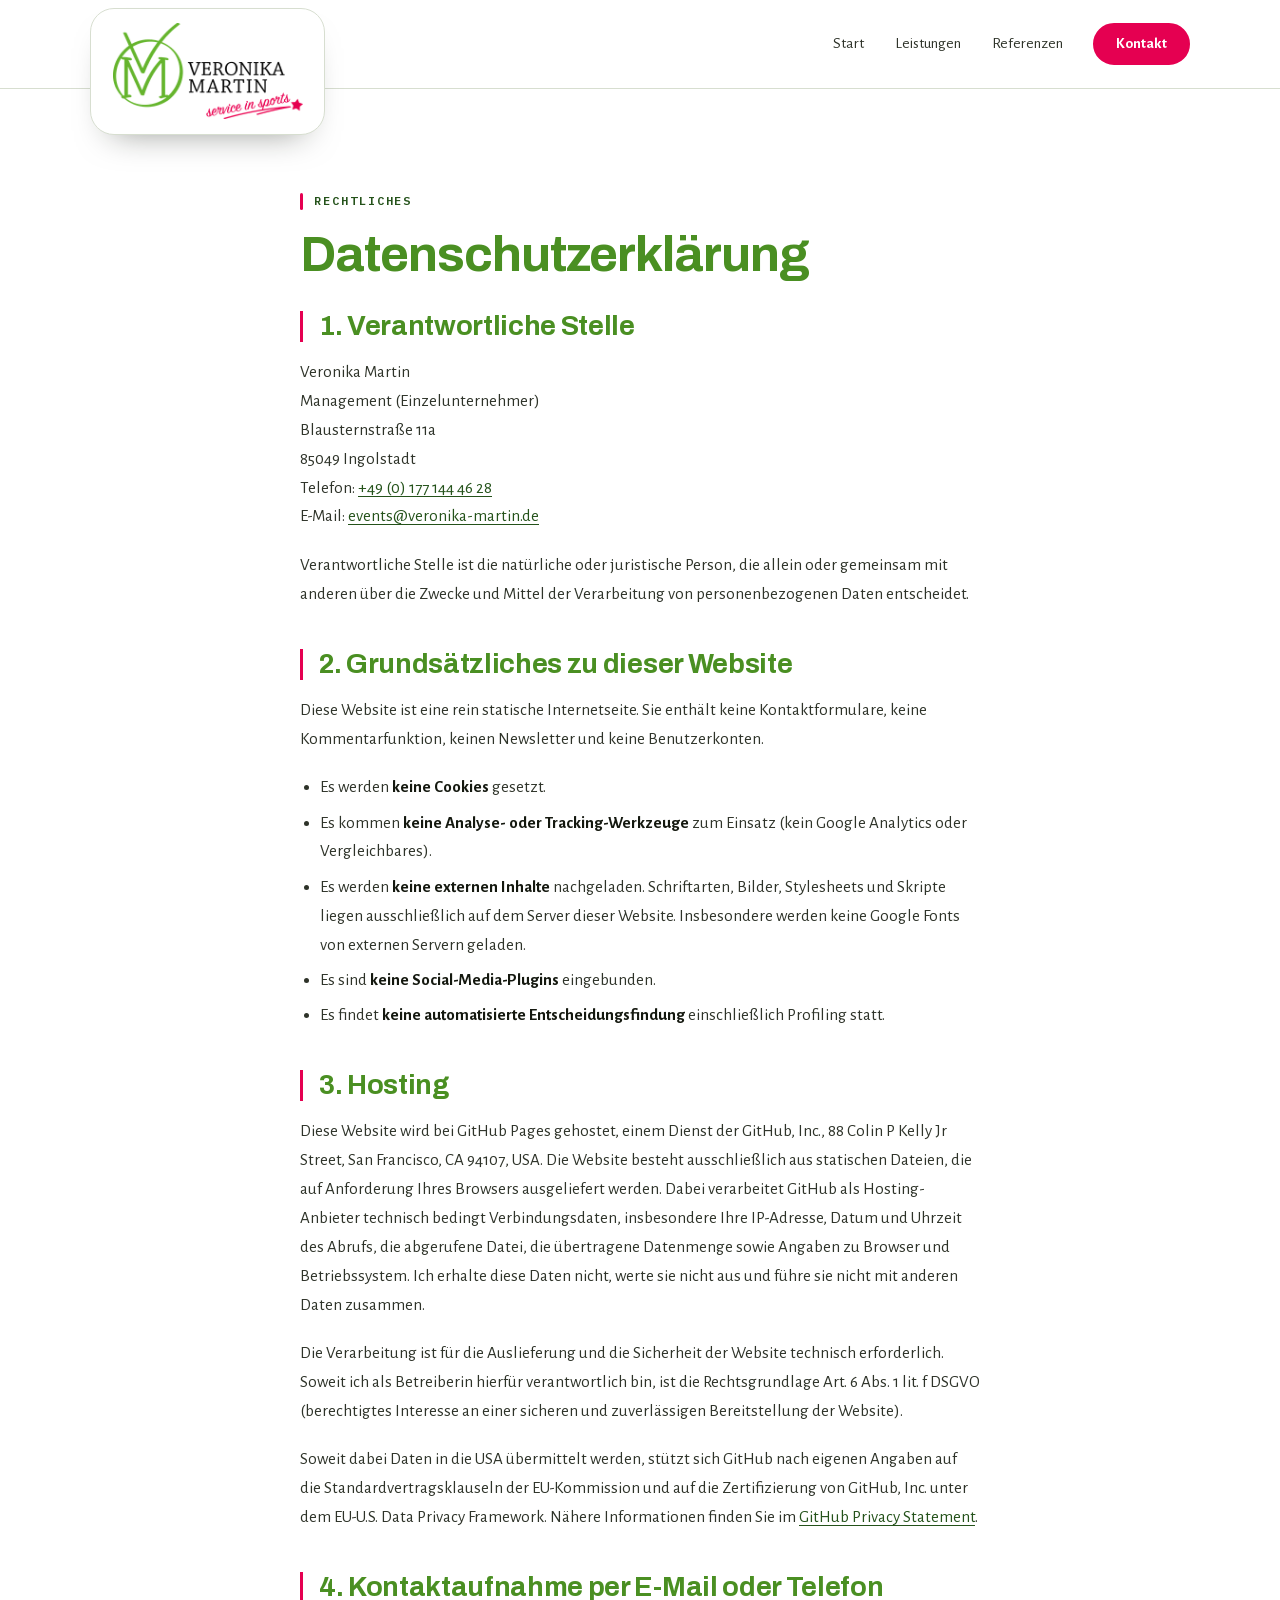
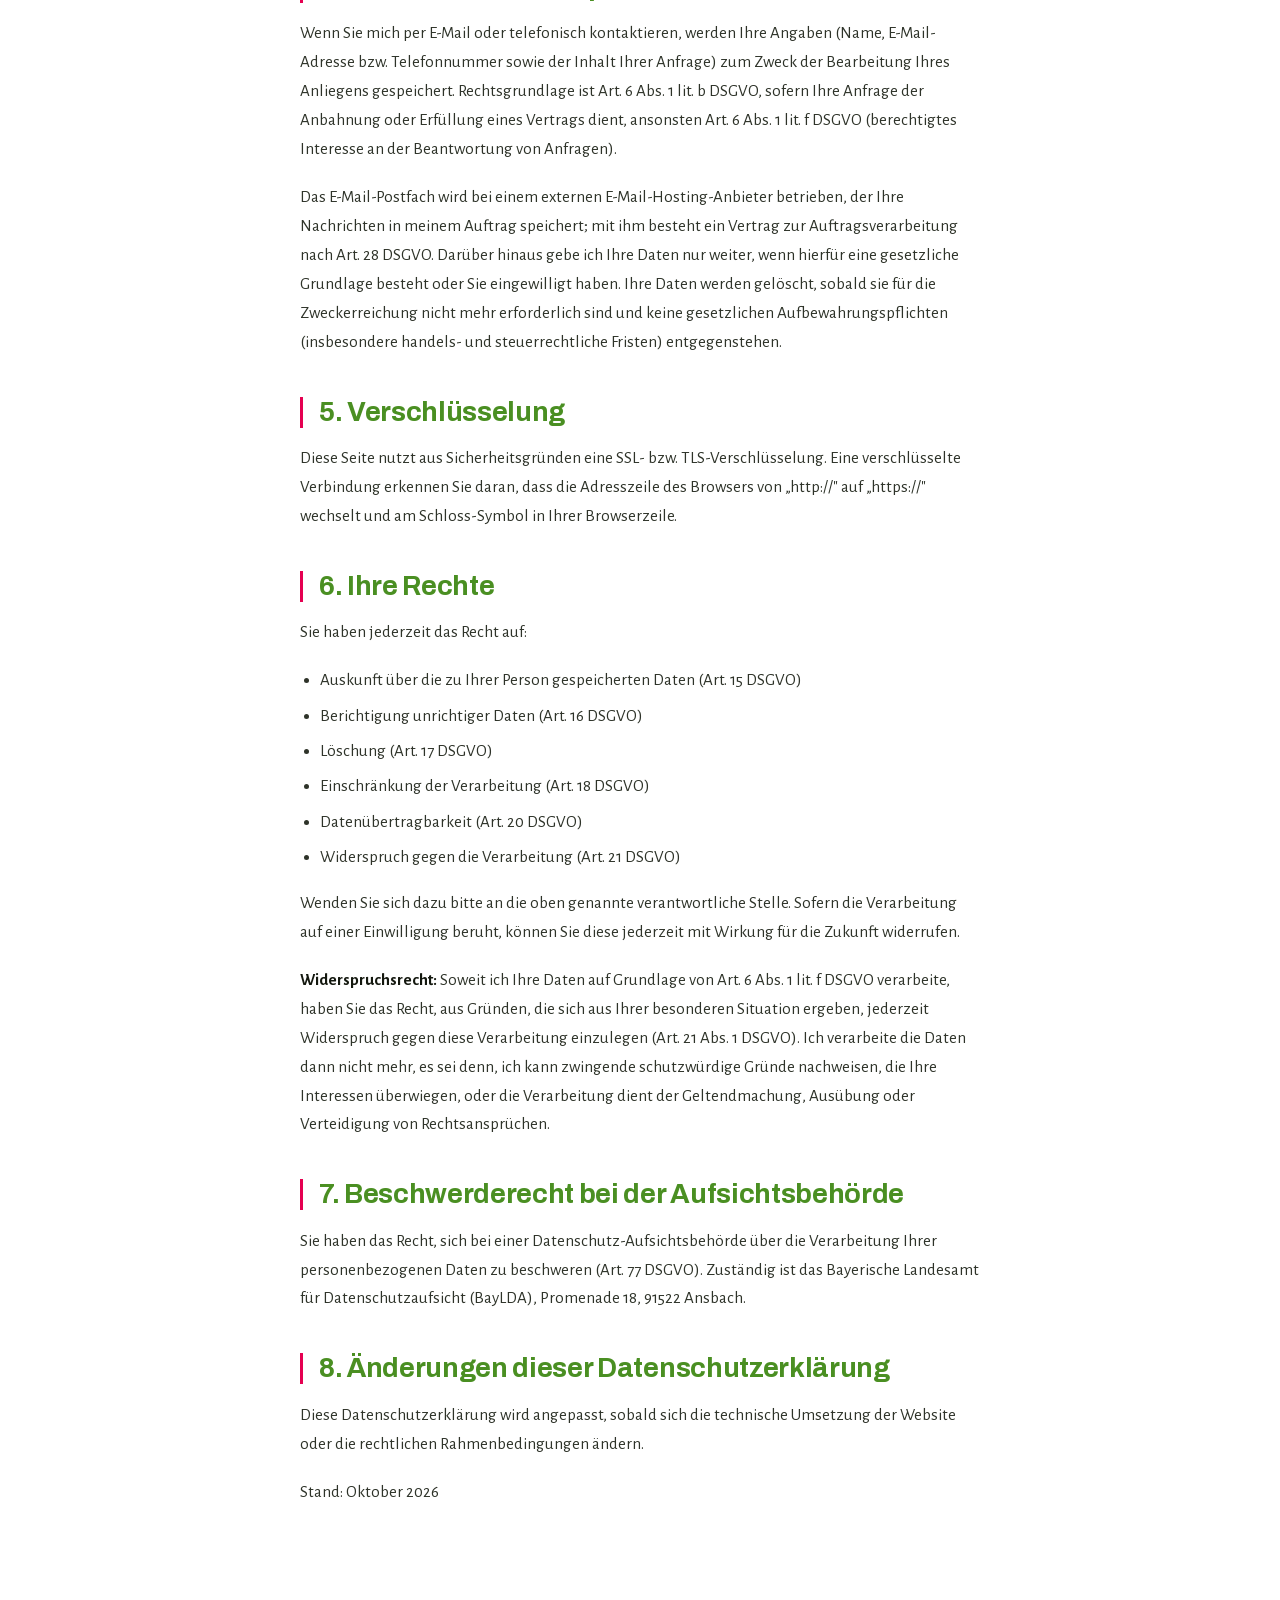
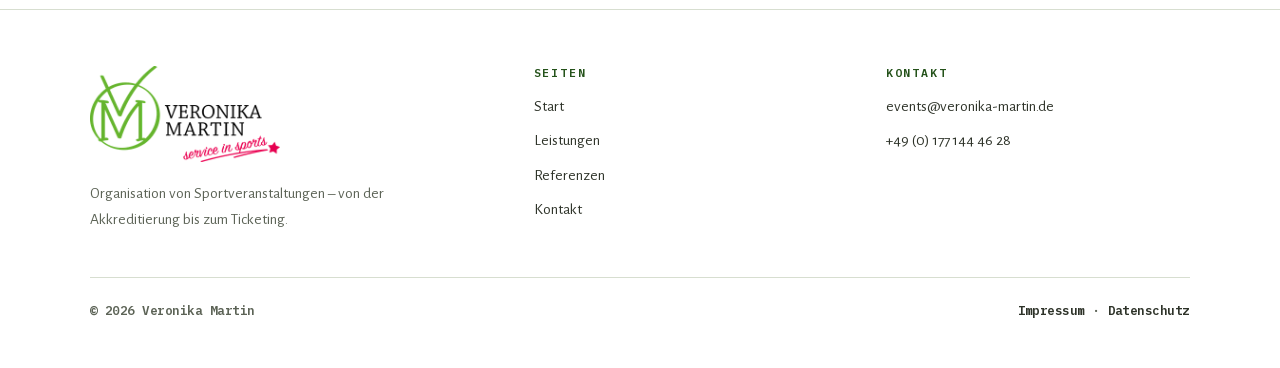
==== commit 7db5d9af: "update datenschutz & impressum" ====
--- a/datenschutz.html
+++ b/datenschutz.html
@@ -59,9 +59,6 @@
       <p class="label">Rechtliches</p>
       <h1>Datenschutzerklärung</h1>
 
-      <div class="hinweisbox">
-        <p><strong>Hinweis an die Betreiberin:</strong> Dieser Text ist ein Entwurf auf Basis der tatsächlichen technischen Umsetzung dieser Website (statisches Hosting, keine Cookies, keine Analyse-Werkzeuge, keine externen Ressourcen). Bitte vor dem Go-Live juristisch prüfen lassen oder mit einem aktuellen Generator (z. B. e-recht24.de) abgleichen und diesen Hinweis anschließend entfernen. Der Hosting-Abschnitt geht von GitHub Pages aus und muss angepasst werden, falls die Seite anderswo läuft.</p>
-      </div>
 
       <h2>1. Verantwortliche Stelle</h2>
       <p>
@@ -81,25 +78,17 @@
         <li>Es kommen <strong>keine Analyse- oder Tracking-Werkzeuge</strong> zum Einsatz (kein Google Analytics oder Vergleichbares).</li>
         <li>Es werden <strong>keine externen Inhalte</strong> nachgeladen. Schriftarten, Bilder, Stylesheets und Skripte liegen ausschließlich auf dem Server dieser Website. Insbesondere werden keine Google Fonts von externen Servern geladen.</li>
         <li>Es sind <strong>keine Social-Media-Plugins</strong> eingebunden.</li>
+        <li>Es findet <strong>keine automatisierte Entscheidungsfindung</strong> einschließlich Profiling statt.</li>
       </ul>
 
-      <h2>3. Hosting und Server-Logfiles</h2>
-      <p>Diese Website wird bei GitHub Pages gehostet, einem Dienst der GitHub Inc., 88 Colin P Kelly Jr Street, San Francisco, CA 94107, USA. Beim Aufruf der Seite werden vom Server technisch notwendige Zugriffsdaten in sogenannten Logfiles erfasst. Dazu gehören in der Regel:</p>
-      <ul>
-        <li>IP-Adresse des anfragenden Geräts</li>
-        <li>Datum und Uhrzeit des Zugriffs</li>
-        <li>Name und URL der abgerufenen Datei</li>
-        <li>übertragene Datenmenge</li>
-        <li>Meldung über den erfolgreichen Abruf</li>
-        <li>verwendeter Browser und Betriebssystem</li>
-        <li>gegebenenfalls die zuvor besuchte Seite (Referrer)</li>
-      </ul>
-      <p>Diese Daten sind für die Auslieferung der Website technisch erforderlich und dienen der Gewährleistung eines störungsfreien Betriebs sowie der Sicherheit der Systeme. Rechtsgrundlage ist Art. 6 Abs. 1 lit. f DSGVO (berechtigtes Interesse an einer technisch fehlerfreien Darstellung und Sicherheit der Website). Eine Zusammenführung dieser Daten mit anderen Datenquellen findet nicht statt. Eine Auswertung zu Marketingzwecken erfolgt nicht.</p>
-      <p>Die Übermittlung in die USA erfolgt auf Grundlage der Standardvertragsklauseln der EU-Kommission und der Zertifizierung von GitHub bzw. Microsoft unter dem EU-US Data Privacy Framework. Nähere Informationen zum Umgang mit Nutzerdaten finden Sie in der Datenschutzerklärung von GitHub: <a href="https://docs.github.com/de/site-policy/privacy-policies/github-general-privacy-statement" rel="noopener noreferrer" target="_blank">GitHub Privacy Statement</a>.</p>
+      <h2>3. Hosting</h2>
+      <p>Diese Website wird bei GitHub Pages gehostet, einem Dienst der GitHub, Inc., 88 Colin P Kelly Jr Street, San Francisco, CA 94107, USA. Die Website besteht ausschließlich aus statischen Dateien, die auf Anforderung Ihres Browsers ausgeliefert werden. Dabei verarbeitet GitHub als Hosting-Anbieter technisch bedingt Verbindungsdaten, insbesondere Ihre IP-Adresse, Datum und Uhrzeit des Abrufs, die abgerufene Datei, die übertragene Datenmenge sowie Angaben zu Browser und Betriebssystem. Ich erhalte diese Daten nicht, werte sie nicht aus und führe sie nicht mit anderen Daten zusammen.</p>
+      <p>Die Verarbeitung ist für die Auslieferung und die Sicherheit der Website technisch erforderlich. Soweit ich als Betreiberin hierfür verantwortlich bin, ist die Rechtsgrundlage Art. 6 Abs. 1 lit. f DSGVO (berechtigtes Interesse an einer sicheren und zuverlässigen Bereitstellung der Website).</p>
+      <p>Soweit dabei Daten in die USA übermittelt werden, stützt sich GitHub nach eigenen Angaben auf die Standardvertragsklauseln der EU-Kommission und auf die Zertifizierung von GitHub, Inc. unter dem EU-U.S. Data Privacy Framework. Nähere Informationen finden Sie im <a href="https://docs.github.com/de/site-policy/privacy-policies/github-general-privacy-statement" rel="noopener noreferrer" target="_blank">GitHub Privacy Statement</a>.</p>
 
       <h2>4. Kontaktaufnahme per E-Mail oder Telefon</h2>
       <p>Wenn Sie mich per E-Mail oder telefonisch kontaktieren, werden Ihre Angaben (Name, E-Mail-Adresse bzw. Telefonnummer sowie der Inhalt Ihrer Anfrage) zum Zweck der Bearbeitung Ihres Anliegens gespeichert. Rechtsgrundlage ist Art. 6 Abs. 1 lit. b DSGVO, sofern Ihre Anfrage der Anbahnung oder Erfüllung eines Vertrags dient, ansonsten Art. 6 Abs. 1 lit. f DSGVO (berechtigtes Interesse an der Beantwortung von Anfragen).</p>
-      <p>Diese Daten gebe ich nicht ohne Ihre Einwilligung weiter. Sie werden gelöscht, sobald sie für die Zweckerreichung nicht mehr erforderlich sind und keine gesetzlichen Aufbewahrungspflichten (insbesondere handels- und steuerrechtliche Fristen) entgegenstehen.</p>
+      <p>Das E-Mail-Postfach wird bei einem externen E-Mail-Hosting-Anbieter betrieben, der Ihre Nachrichten in meinem Auftrag speichert; mit ihm besteht ein Vertrag zur Auftragsverarbeitung nach Art. 28 DSGVO. Darüber hinaus gebe ich Ihre Daten nur weiter, wenn hierfür eine gesetzliche Grundlage besteht oder Sie eingewilligt haben. Ihre Daten werden gelöscht, sobald sie für die Zweckerreichung nicht mehr erforderlich sind und keine gesetzlichen Aufbewahrungspflichten (insbesondere handels- und steuerrechtliche Fristen) entgegenstehen.</p>
 
       <h2>5. Verschlüsselung</h2>
       <p>Diese Seite nutzt aus Sicherheitsgründen eine SSL- bzw. TLS-Verschlüsselung. Eine verschlüsselte Verbindung erkennen Sie daran, dass die Adresszeile des Browsers von „http://" auf „https://" wechselt und am Schloss-Symbol in Ihrer Browserzeile.</p>
@@ -115,12 +104,14 @@
         <li>Widerspruch gegen die Verarbeitung (Art. 21 DSGVO)</li>
       </ul>
       <p>Wenden Sie sich dazu bitte an die oben genannte verantwortliche Stelle. Sofern die Verarbeitung auf einer Einwilligung beruht, können Sie diese jederzeit mit Wirkung für die Zukunft widerrufen.</p>
+      <p><strong>Widerspruchsrecht:</strong> Soweit ich Ihre Daten auf Grundlage von Art. 6 Abs. 1 lit. f DSGVO verarbeite, haben Sie das Recht, aus Gründen, die sich aus Ihrer besonderen Situation ergeben, jederzeit Widerspruch gegen diese Verarbeitung einzulegen (Art. 21 Abs. 1 DSGVO). Ich verarbeite die Daten dann nicht mehr, es sei denn, ich kann zwingende schutzwürdige Gründe nachweisen, die Ihre Interessen überwiegen, oder die Verarbeitung dient der Geltendmachung, Ausübung oder Verteidigung von Rechtsansprüchen.</p>
 
       <h2>7. Beschwerderecht bei der Aufsichtsbehörde</h2>
-      <p>Sie haben das Recht, sich bei einer Datenschutz-Aufsichtsbehörde über die Verarbeitung Ihrer personenbezogenen Daten zu beschweren. Zuständig ist das Bayerische Landesamt für Datenschutzaufsicht (BayLDA), Promenade 27, 91522 Ansbach.</p>
+      <p>Sie haben das Recht, sich bei einer Datenschutz-Aufsichtsbehörde über die Verarbeitung Ihrer personenbezogenen Daten zu beschweren (Art. 77 DSGVO). Zuständig ist das Bayerische Landesamt für Datenschutzaufsicht (BayLDA), Promenade 18, 91522 Ansbach.</p>
 
       <h2>8. Änderungen dieser Datenschutzerklärung</h2>
       <p>Diese Datenschutzerklärung wird angepasst, sobald sich die technische Umsetzung der Website oder die rechtlichen Rahmenbedingungen ändern.</p>
+      <p>Stand: Oktober 2026</p>
     </div>
   </section>
 
--- a/assets/css/style.css
+++ b/assets/css/style.css
@@ -518,6 +518,7 @@
   width: 18px;
   height: 2px;
   background: var(--tinte);
+  transition: background-color 0.2s ease;
 }
 
 .nav-schalter__balken::before,
@@ -528,6 +529,7 @@
   width: 18px;
   height: 2px;
   background: var(--tinte);
+  transition: transform 0.25s ease;
 }
 
 .nav-schalter__balken::before {
@@ -536,6 +538,19 @@
 
 .nav-schalter__balken::after {
   top: 6px;
+}
+
+/* Menü offen: die äußeren Balken kreuzen sich, der mittlere blendet aus */
+.nav-schalter[aria-expanded='true'] .nav-schalter__balken {
+  background: transparent;
+}
+
+.nav-schalter[aria-expanded='true'] .nav-schalter__balken::before {
+  transform: translateY(6px) rotate(45deg);
+}
+
+.nav-schalter[aria-expanded='true'] .nav-schalter__balken::after {
+  transform: translateY(-6px) rotate(-45deg);
 }
 
 /* --- Hero --------------------------------------------------------------- */
@@ -1385,12 +1400,9 @@
   }
 
   /* Das Logo-Schild ragt unten über die Leiste hinaus (siehe .kopf__logo).
-     Ist das Menü offen, wird die Kopfzeile um genau diesen Überstand höher,
-     damit sich Logo und aufgeklapptes Menü nicht überdecken. */
-  .kopf:has(.nav.ist-offen) .kopf__innen {
-    min-height: calc(var(--kopf-hoehe) + 44px);
-  }
-
+     Das aufgeklappte Menü beginnt deshalb mit genau diesem Überstand als
+     Innenabstand – so bleibt die Kopfzeile gleich hoch und weder der
+     Menü-Button noch der Seiteninhalt springen beim Öffnen. */
   .nav {
     position: absolute;
     top: 100%;
@@ -1404,7 +1416,7 @@
     background: var(--weiss);
     border-bottom: 1px solid var(--linie);
     box-shadow: 0 16px 30px -20px rgba(20, 24, 15, 0.45);
-    padding: 0.5rem clamp(1.25rem, 4vw, 2.5rem) 1.25rem;
+    padding: calc(44px + 0.5rem) clamp(1.25rem, 4vw, 2.5rem) 1.25rem;
   }
 
   .nav.ist-offen {
